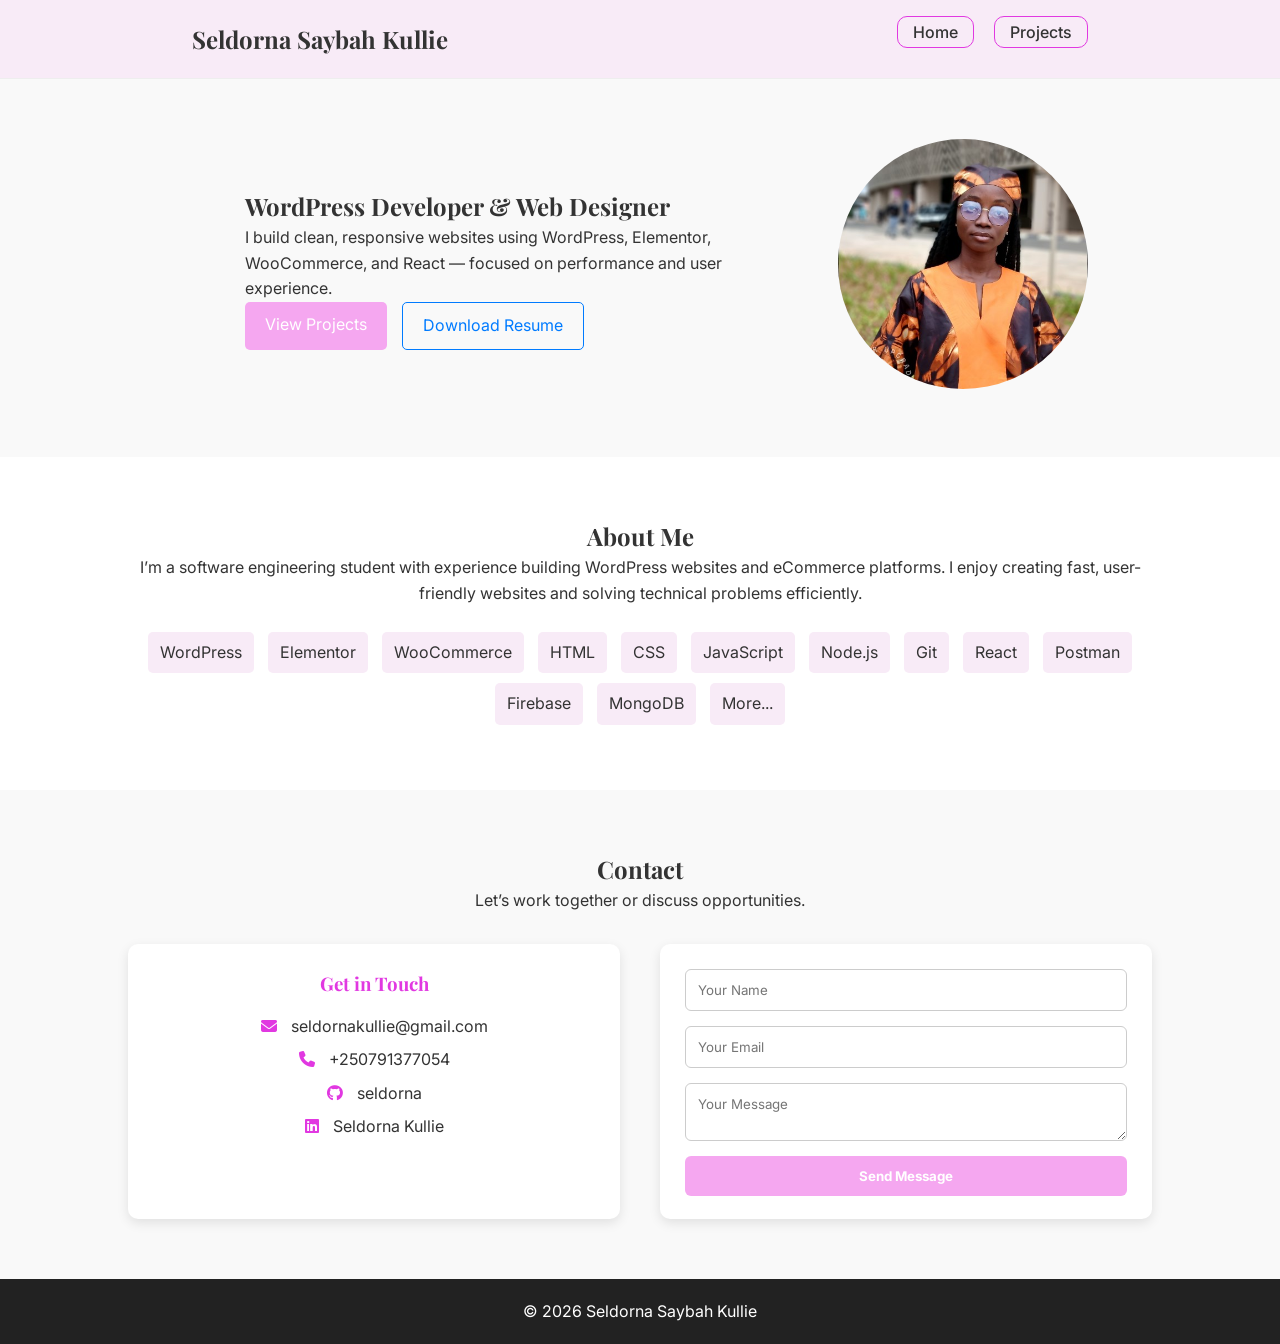
==== index.html @ 8cabb17b "index file" ====
<!DOCTYPE html>
<html lang="en">
<head>
  <meta charset="UTF-8">
  <meta name="viewport" content="width=device-width, initial-scale=1.0">
<meta name="description" content="Portfolio of Seldorna Kullie, WordPress Developer & Web Designer.">
<meta property="og:title" content="Seldorna Kullie | Portfolio">
<meta property="og:image" content="assets/Profile.jpg">
<meta property="og:description" content="Clean, responsive websites using WordPress, Elementor, WooCommerce, and React.">
  <title>Home | Seldorna Kullie</title>
  <link rel="stylesheet" href="styles.css">
  <link href="https://fonts.googleapis.com/css2?family=Inter:wght@300;400;600&display=swap" rel="stylesheet">
  <link href="https://fonts.googleapis.com/css2?family=Playfair+Display:wght@600&display=swap" rel="stylesheet">
  <link rel="stylesheet" href="https://cdnjs.cloudflare.com/ajax/libs/font-awesome/6.5.0/css/all.min.css">


</head>
<body>

<!-- NAVBAR -->
<header>
  <nav class="navbar">
    <h2 class="logo">Seldorna Saybah Kullie</h2>
    <ul class="nav-links">
      <li><a href="index.html">Home</a></li>
      <li><a href="projects.html">Projects</a></li>
    </ul>
  </nav>
</header>

<!-- HERO -->
<section class="hero">
  <div class="hero-content">
    
    <div class="hero-text">
      <h1>WordPress Developer & Web Designer</h1>
      <p>
        I build clean, responsive websites using WordPress, Elementor, WooCommerce, and React — focused on performance and user experience.
      </p>
      <div class="hero-buttons">
        <a href="projects.html" class="btn">View Projects</a>
        <a href="https://docs.google.com/document/d/1MyPZ4BGDSLxOGCfYkQNBKSBQ-RhAojNLN921EnjJlYo/export?format=pdf" 
   class="btn-outline" target="_blank">
   Download Resume
</a>

      </div>
    </div>

    <div class="hero-image">
      <img src="assets/Profile.jpg" alt="Your Photo">
    </div>

  </div>
</section>

<!-- ABOUT -->
<section class="about">
  <h2>About Me</h2>
  <p>
    I’m a software engineering student with experience building WordPress websites and eCommerce platforms. I enjoy creating fast, user-friendly websites and solving technical problems efficiently.
  </p>

  <div class="skills">
    <span>WordPress</span>
    <span>Elementor</span>
    <span>WooCommerce</span>
    <span>HTML</span>
    <span>CSS</span>
    <span>JavaScript</span>
    <span>Node.js</span>
    <span>Git</span>
    <span>React</span>
    <span>Postman</span>
    <span>Firebase</span>
    <span>MongoDB</span>
    <span>More...</span>
  </div>
</section>

<!-- CONTACT -->
<section class="contact">
  <h2>Contact</h2>
  <p>Let’s work together or discuss opportunities.</p>

  <div class="contact-container">
    <!-- Contact Info Card -->
 <div class="contact-card fade-in">
  <h3>Get in Touch</h3>
  <p><i class="fas fa-envelope"></i> 
    <a href="mailto:seldornakullie@gmail.com">seldornakullie@gmail.com</a>
  </p>
  <p><i class="fas fa-phone"></i> +250791377054</p>
  <p><i class="fab fa-github"></i> 
    <a href="https://github.com/seldorna" target="_blank">seldorna</a>
  </p>
  <p><i class="fab fa-linkedin"></i> 
    <a href="https://linkedin.com/in/seldorna" target="_blank">Seldorna Kullie</a>
  </p>
</div>

    <!-- Contact Form Card -->
    <div class="form-card">
      <form id="contactForm" action="https://formspree.io/f/meepqkbw" method="POST">
        <input type="text" name="name" placeholder="Your Name" required>
        <input type="email" name="_replyto" placeholder="Your Email" required>
        <textarea name="message" placeholder="Your Message" required></textarea>
        <button type="submit">Send Message</button>
      </form>
      <div id="form-status"></div>

    </div>
  </div>
</section>



<!-- FOOTER -->
<footer>
  <p>© 2026 Seldorna Saybah Kullie</p>
</footer>

<script>
document.addEventListener("DOMContentLoaded", () => {
  // Fade-in animation
  const faders = document.querySelectorAll('.fade-in');
  const appearOptions = { threshold: 0.2, rootMargin: "0px 0px -50px 0px" };
  const appearOnScroll = new IntersectionObserver((entries, observer) => {
    entries.forEach(entry => {
      if (!entry.isIntersecting) return;
      entry.target.classList.add("visible");
      observer.unobserve(entry.target);
    });
  }, appearOptions);
  faders.forEach(fader => appearOnScroll.observe(fader));

  // Contact form submission
  const form = document.getElementById("contactForm");
  const status = document.getElementById("form-status");

  form.addEventListener("submit", async (e) => {
    e.preventDefault();
    const data = new FormData(form);
    try {
      const response = await fetch(form.action, {
        method: form.method,
        body: data,
        headers: { 'Accept': 'application/json' }
      });
      if (response.ok) {
        status.innerHTML = "✅ Thanks for your message! I'll get back to you soon.";
        form.reset();
      } else {
        status.innerHTML = "❌ Oops! Something went wrong. Please try again.";
      }
    } catch (error) {
      status.innerHTML = "⚠️ Network error. Please try again later.";
    }
  });
});
</script>

</body>
</html>
---- styles.css ----
* {
  margin: 0;
  padding: 0;
  box-sizing: border-box;
  font-family: 'Inter', sans-serif;
}

body {
  line-height: 1.6;
  color: #333;
}
h1, h2, h3 {
  font-family: 'Playfair Display', serif;
}


/* NAVBAR */
.navbar {
  display: flex;
  justify-content: space-between;
  padding: 20px 15%;
  background: rgb(248, 235, 247);
  border-bottom: 1px solid #eee;
}

.nav-links {
  list-style: none;
  display: flex;
  gap: 20px;
}

.nav-links a {
  text-decoration: none;
  color: #333;
  font-weight: 500;
  padding: 5px 15px;
  border: #e138e1 1px solid;
  border-radius: 10px;
}

.nav-links a:hover {
  color: #e138e1;
  border: #e138e1 1px solid;
  border-radius: 10px;
}

/* HERO UPDATED */
.hero {
  padding: 60px 15%;
  background: #f9f9f9;
}

.hero-content {
  display: flex;
  align-items: center;
  justify-content: space-between;
  gap: 40px;
}

.hero-text {
  max-width: 500px;
}

.hero-image img {
  width: 250px;
  height: 250px;
  object-fit: cover;
  border-radius: 50%;
}

.hero-buttons {
  display: flex;
  gap: 15px;
}

.btn {
  background: rgb(245, 167, 240);;
  color: white;
  padding: 10px 20px;
  text-decoration: none;
  border-radius: 5px;
}

.btn-outline {
  border: 1px solid #007BFF;
  color: #007BFF;
  padding: 10px 20px;
  text-decoration: none;
  border-radius: 5px;
}

.btn:hover,
.btn-outline:hover {
  opacity: 0.8;
}

/* ABOUT */
.about {
  padding: 60px 10%;
  text-align: center;
}

.skills {
  margin-top: 20px;
}

.skills span {
  display: inline-block;
  background: rgb(248, 235, 247);;
  padding: 8px 12px;
  margin: 5px;
  border-radius: 5px;
}

/* PROJECTS */
.projects {
  padding: 60px 10%;
  background: #f9f9f9;
}

.project-grid {
  display: grid;
  grid-template-columns: repeat(2, 1fr);
  gap: 20px;
  margin-top: 30px;
}

.project-card {
  background: white;
  padding: 15px;
  border-radius: 8px;
  box-shadow: 0 2px 10px rgba(0,0,0,0.05);
}

.project-card img {
  width: 100%;
  border-radius: 5px;
}

.project-card h3 {
  margin: 10px 0;
}

.tags {
  font-size: 0.9rem;
  color: #777;
  margin-bottom: 10px;
}

.btn-small {
  text-decoration: none;
  color: #007BFF;
  font-weight: bold;
}
.btn, .btn-outline {
  transition: transform 0.2s ease;
}

.btn:hover, .btn-outline:hover {
  transform: scale(1.05);
}
/* CONTACT */
.contact {
  padding: 60px 10%;
  text-align: center;
  background-color: #f9f9f9;
}

.contact-info {
  margin-top: 20px;
}
.contact-container {
  display: flex;
  gap: 40px;
  justify-content: center;
  align-items: flex-start;
  margin-top: 30px;
}

.contact-card, .form-card {
  background: white;
  padding: 25px;
  border-radius: 10px;
  box-shadow: 0 4px 12px rgba(0,0,0,0.1);
  flex: 1;
  height: 275px;
}

.contact-card h3 {
  margin-bottom: 15px;
  color: #e138e1;
}

.contact-card p {
  margin: 8px 0;
}

.form-card form {
  display: flex;
  flex-direction: column;
  gap: 15px;
}

.form-card input,
.form-card textarea {
  padding: 12px;
  border: 1px solid #ccc;
  border-radius: 6px;
}

.form-card button {
  background: rgb(245, 167, 240);
  color: white;
  padding: 12px;
  border: none;
  border-radius: 6px;
  cursor: pointer;
  font-weight: bold;
}

.form-card button:hover {
  opacity: 0.9;
}

.fade-in {
  opacity: 0;
  transform: translateY(30px);
  transition: opacity 0.6s ease, transform 0.6s ease;
}

.fade-in.visible {
  opacity: 1;
  transform: translateY(0);
}
.contact-card i {
  margin-right: 10px;
  color: #e138e1; /* Accent color */
}
.contact-card a {
  color: #333;
  text-decoration: none;
}
.contact-card a:hover {
  color: #e138e1;
}


/* FOOTER */
footer {
  text-align: center;
  padding: 20px;
  background: #222;
  color: white;
}

/* RESPONSIVE */
@media (max-width: 768px) {
  .hero-content {
    flex-direction: column;
    text-align: center;
  }

  .hero-image img {
    margin-top: 20px;
    width: 180px;
    height: 180px;
  }
  .nav-links {
    display: none;
  }
  .contact-container {
    flex-direction: column;
  }
}
@media (max-width: 768px) {
  .project-card {
    text-align: center;
  }

  .project-card img {
    width: 90%;
    margin: 0 auto;
  }
}
@media (max-width: 768px) {
  .contact-container {
    flex-direction: column;
    gap: 20px;
  }

  .contact-card, .form-card {
    width: 100%;
    height: auto; /* remove fixed height */
  }
}
.hero-text, .contact-card, .form-card {
  max-width: 500px;
  margin: 0 auto;
}
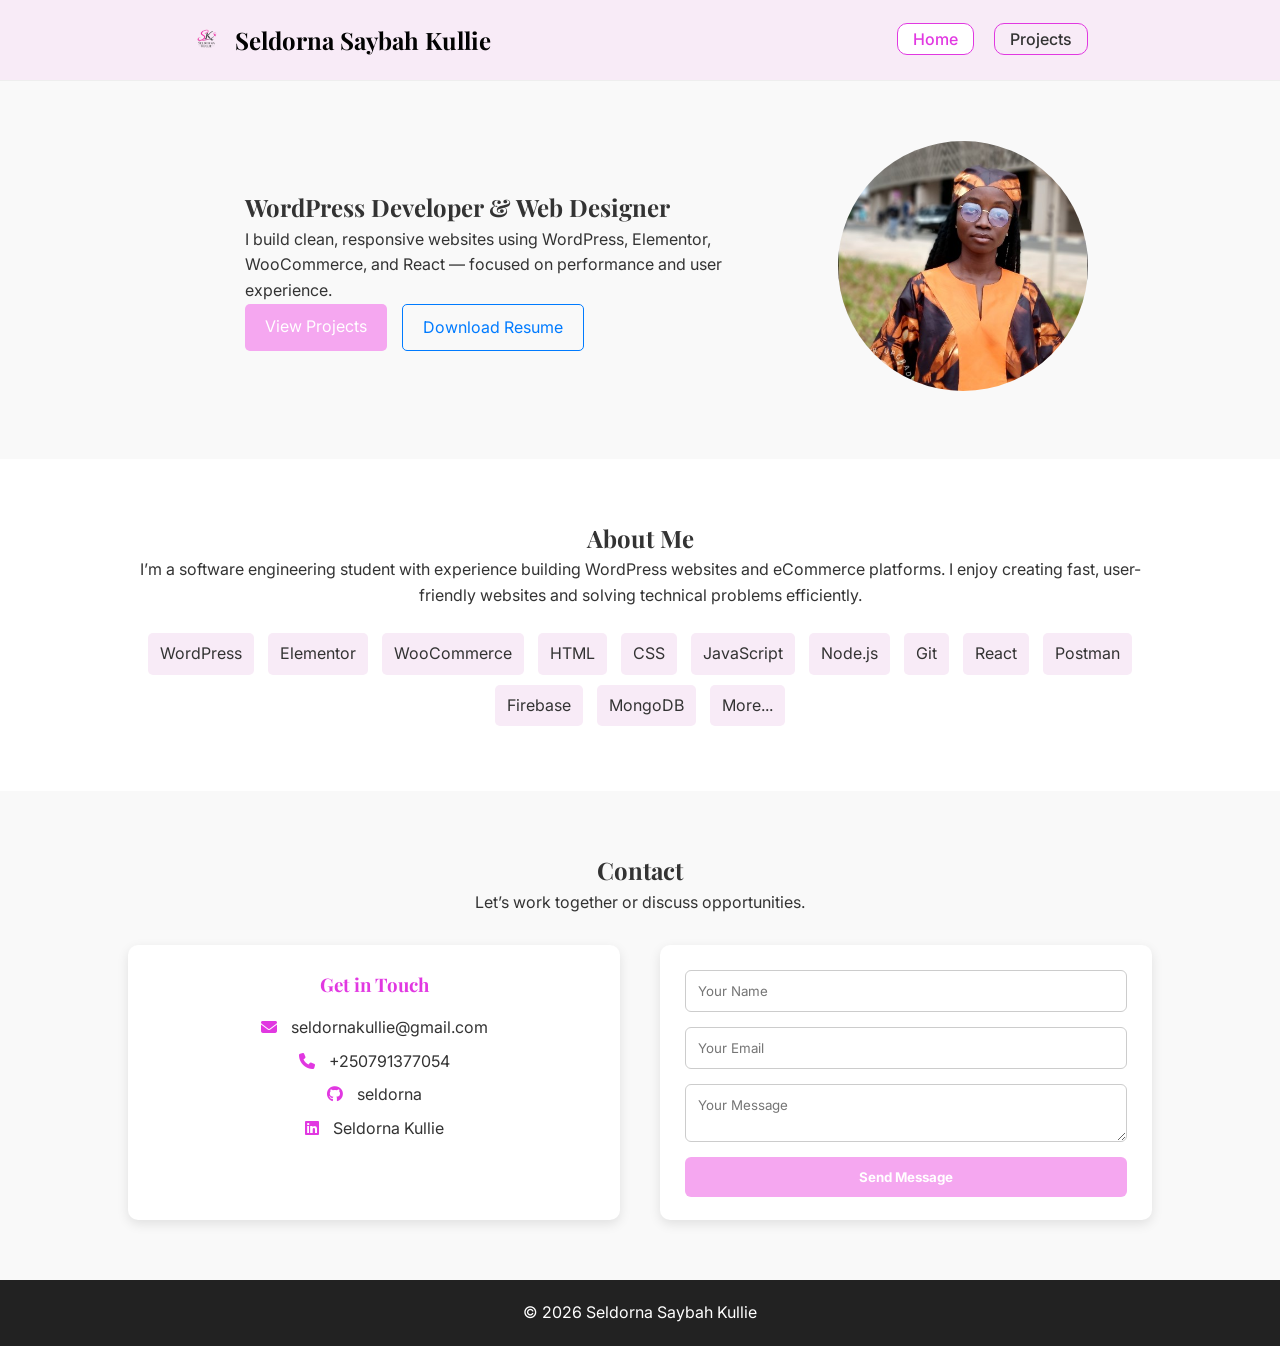
==== commit 2ff84184: "added logo and styles" ====
--- a/index.html
+++ b/index.html
@@ -20,13 +20,17 @@
 <!-- NAVBAR -->
 <header>
   <nav class="navbar">
-    <h2 class="logo">Seldorna Saybah Kullie</h2>
+    <div class="branding">
+      <img src="assets/seldornaLogo.png" alt="Site Logo">
+      <h2 class="logo">Seldorna Saybah Kullie</h2>
+    </div>
     <ul class="nav-links">
       <li><a href="index.html">Home</a></li>
       <li><a href="projects.html">Projects</a></li>
     </ul>
   </nav>
 </header>
+
 
 <!-- HERO -->
 <section class="hero">
@@ -157,6 +161,13 @@
       status.innerHTML = "⚠️ Network error. Please try again later.";
     }
   });
+  const currentPage = window.location.pathname;
+document.querySelectorAll('.nav-links a').forEach(link => {
+  if(link.href.includes(currentPage)) {
+    link.classList.add('active');
+  }
+});
+
 });
 </script>
 
--- a/styles.css
+++ b/styles.css
@@ -13,10 +13,15 @@
   font-family: 'Playfair Display', serif;
 }
 
+.project-card h3 {
+  font-family: 'Playfair Display', serif;
+  color: #e138e1;
+}
 
 /* NAVBAR */
 .navbar {
   display: flex;
+  align-items: center;
   justify-content: space-between;
   padding: 20px 15%;
   background: rgb(248, 235, 247);
@@ -28,6 +33,28 @@
   display: flex;
   gap: 20px;
 }
+
+.branding {
+  display: flex;
+  align-items: center;
+  gap: 8px;
+}
+
+.branding img {
+  width: 40px;
+  height: 40px;
+  margin: 0 0 0 -5px;
+  padding: 0;
+}
+
+.logo {
+  font-size: 1.5rem;
+  color: #020202;
+  font-weight: bold;
+  margin: 0;
+  padding: 0;
+}
+
 
 .nav-links a {
   text-decoration: none;
@@ -39,6 +66,13 @@
 }
 
 .nav-links a:hover {
+  color: #e138e1;
+  border: #e138e1 1px solid;
+  border-radius: 10px;
+}
+
+.nav-links a.active {
+  background-color: white;
   color: #e138e1;
   border: #e138e1 1px solid;
   border-radius: 10px;
@@ -116,20 +150,33 @@
 .projects {
   padding: 60px 10%;
   background: #f9f9f9;
+  /* display: flex;
+  justify-content: center; */
+}
+
+.projects h2 {
+  width: 100%;
+  text-align: center;
+  margin-bottom: 30px;
+  color: #e138e1;
 }
 
 .project-grid {
   display: grid;
   grid-template-columns: repeat(2, 1fr);
   gap: 20px;
-  margin-top: 30px;
+  width: max-content;
+  margin: 0 auto;
+  padding: 0%;
+  justify-items: center;
 }
 
 .project-card {
   background: white;
-  padding: 15px;
+  padding: 10px;
   border-radius: 8px;
   box-shadow: 0 2px 10px rgba(0,0,0,0.05);
+  width: 400px;
 }
 
 .project-card img {
